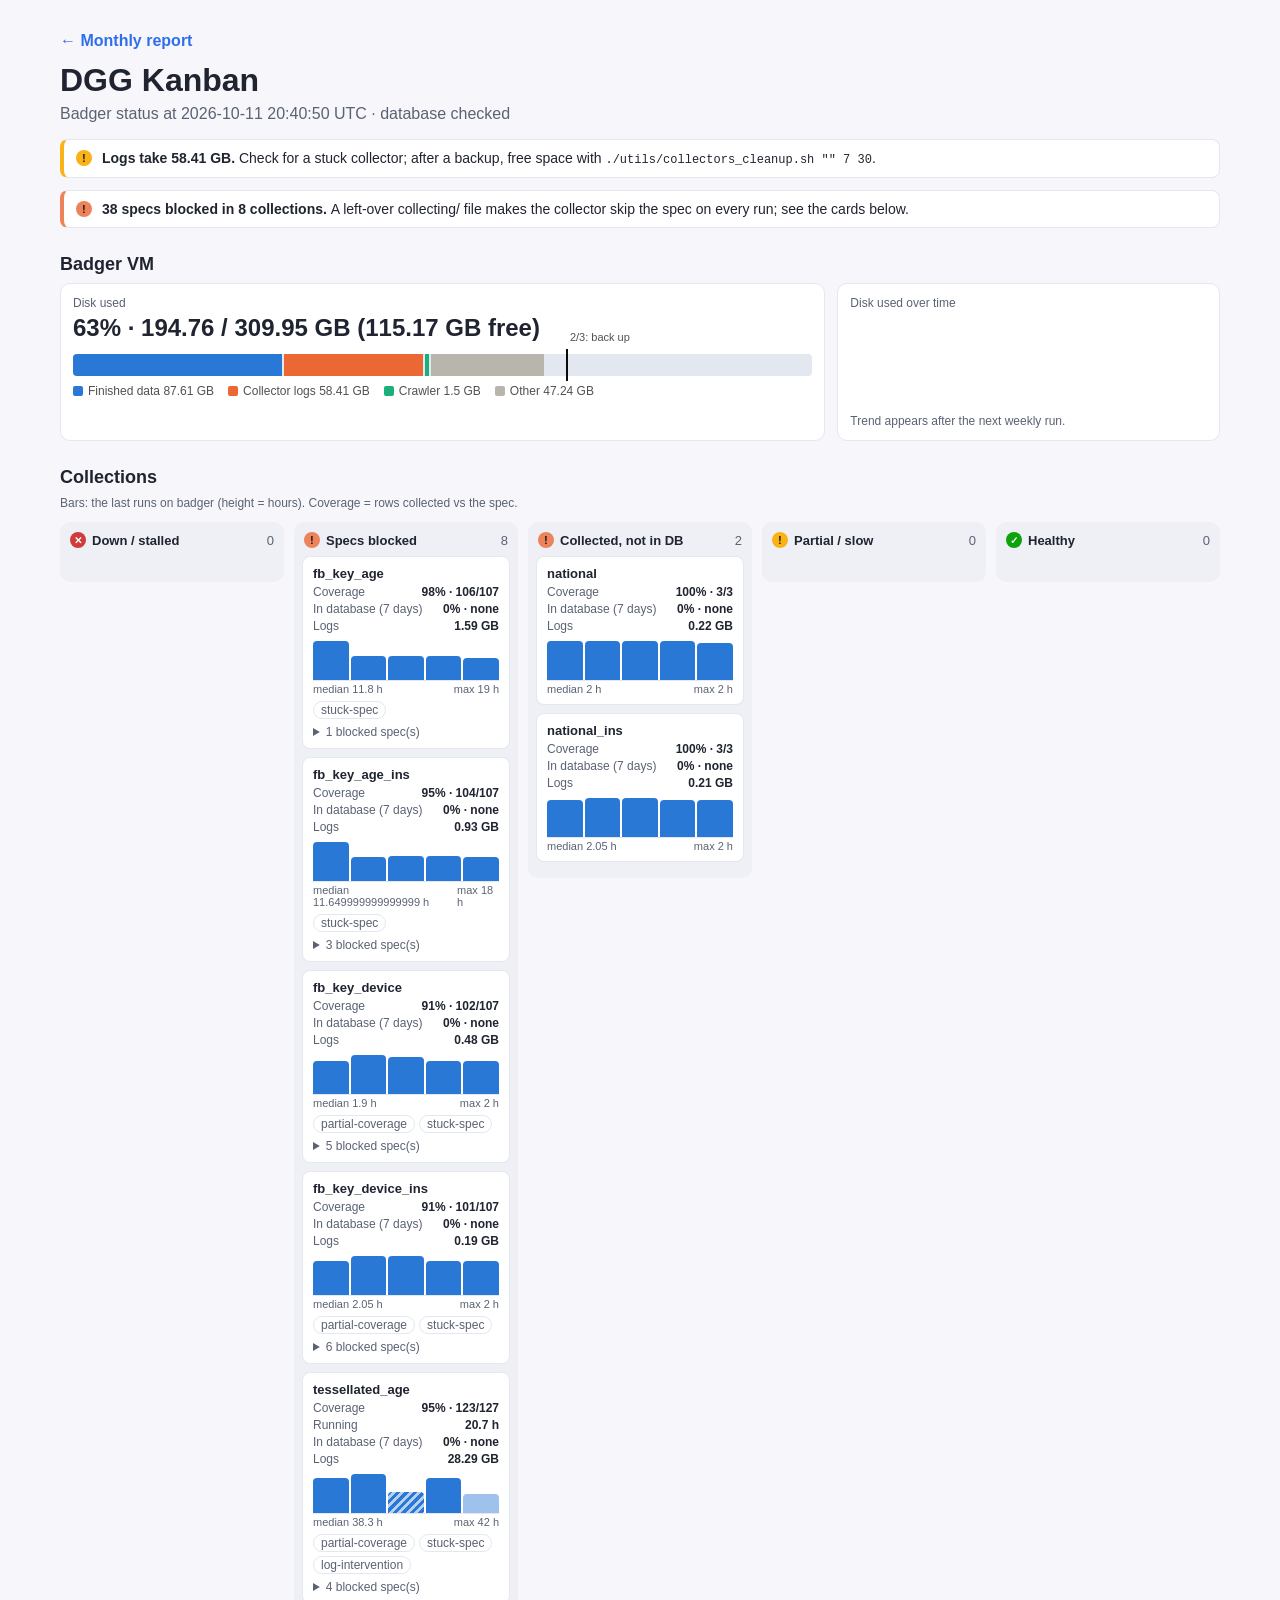
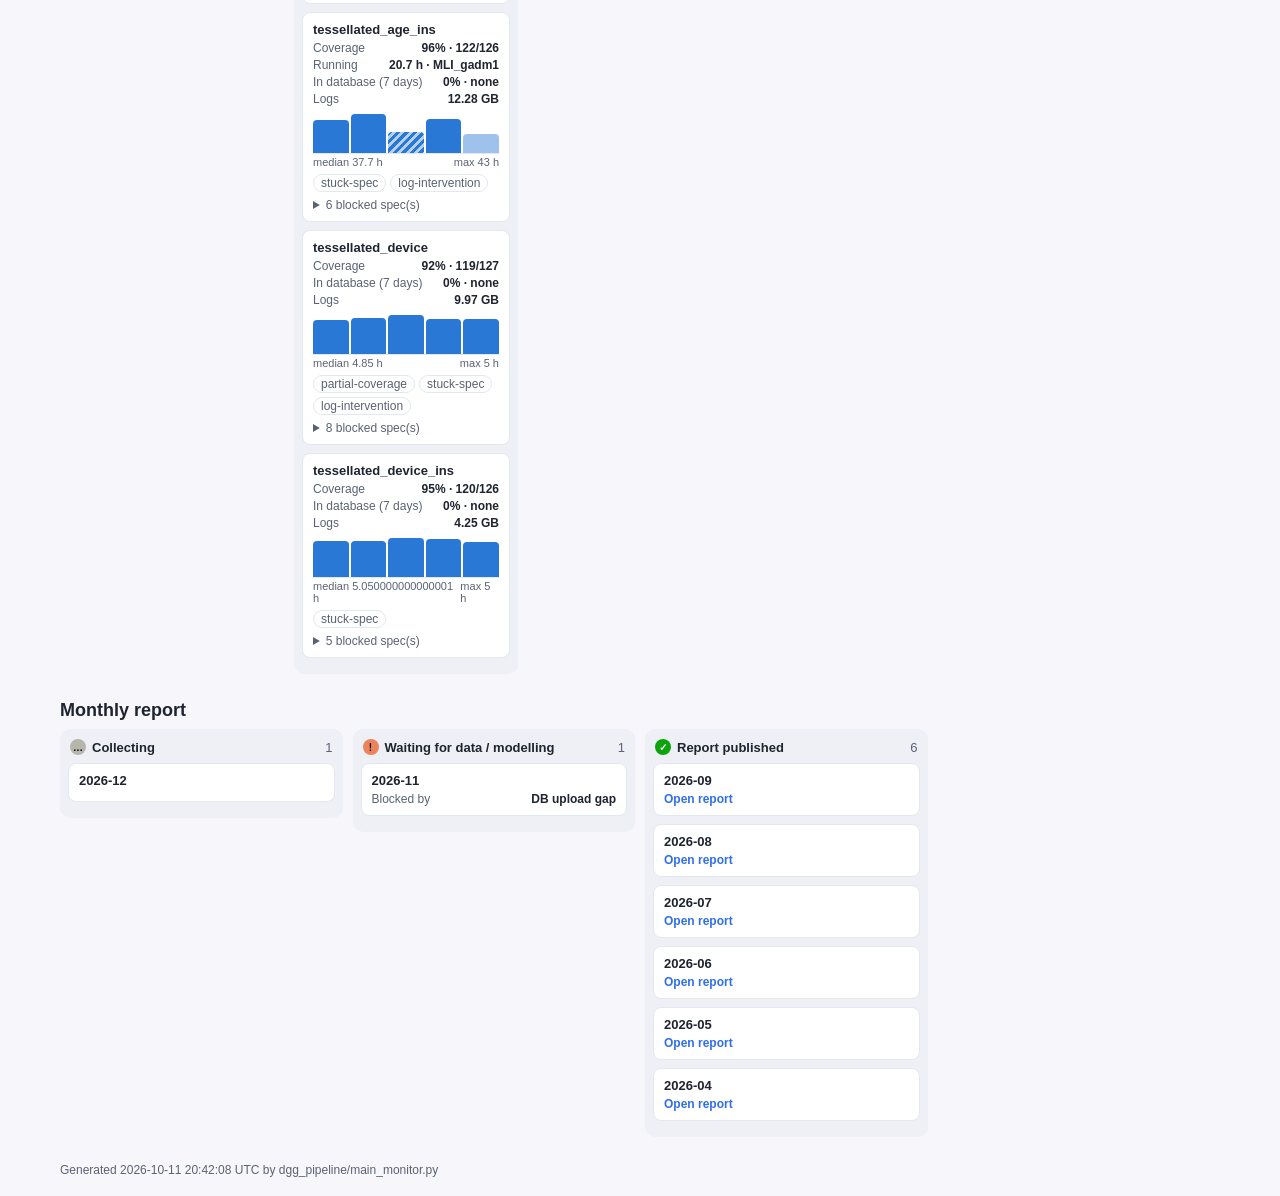
==== kanban.html @ f9541621 "add collection kanban" ====
<!doctype html>
<html lang="en">
<head>
  <meta charset="UTF-8" />
  <meta name="viewport" content="width=device-width, initial-scale=1.0" />
  <title>DGG Kanban</title>
  <link rel="stylesheet" href="assets/style.css" />
  <link rel="stylesheet" href="assets/kanban.css" />
</head>
<body class="kanban-page">
  <main class="container">
    <header class="header">
      <div class="page-actions"><a class="btn-link" href="index.html">← Monthly report</a></div>
      <h1>DGG Kanban</h1>
      <p class="muted" id="kb-meta">Collection monitor and monthly report status</p>
    </header>

    <div id="kb-banners"></div>

    <section class="kb-section">
      <h2>Badger VM</h2>
      <div class="kb-vm">
        <div class="card kb-disk">
          <div class="label">Disk used</div>
          <div class="value" id="kb-disk-value">–</div>
          <div class="kb-gauge" id="kb-gauge" role="img"></div>
          <div class="kb-legend" id="kb-legend"></div>
        </div>
        <div class="card kb-trend">
          <div class="label">Disk used over time</div>
          <svg id="kb-trend" class="kb-trend-svg" role="img" aria-label="Disk usage over time"></svg>
          <div class="muted kb-small" id="kb-trend-note"></div>
        </div>
      </div>
    </section>

    <section class="kb-section">
      <h2>Collections</h2>
      <p class="muted kb-small">Bars: the last runs on badger (height = hours). Coverage = rows collected vs the spec.</p>
      <div class="kb-board" id="kb-board"></div>
    </section>

    <section class="kb-section">
      <h2>Monthly report</h2>
      <div class="kb-board kb-board-months" id="kb-months"></div>
    </section>

    <footer class="footer" id="kb-footer"></footer>
  </main>
  <div class="kb-tooltip" id="kb-tooltip" hidden></div>
  <script src="assets/kanban.js"></script>
</body>
</html>
---- assets/style.css ----
:root {
  --bg: #f7f7fb;
  --fg: #1f2430;
  --muted: #5a6273;
  --card: #ffffff;
  --line: #e3e7ef;
  --accent: #2f6feb;
}

* {
  box-sizing: border-box;
}

body {
  margin: 0;
  font-family: -apple-system, BlinkMacSystemFont, "Segoe UI", Roboto, sans-serif;
  background: var(--bg);
  color: var(--fg);
}

.container {
  max-width: 1200px;
  margin: 0 auto;
  padding: 20px;
}

.header h1 {
  margin: 0;
}

.muted {
  color: var(--muted);
  margin-top: 6px;
}

.cards {
  display: grid;
  grid-template-columns: repeat(auto-fit, minmax(220px, 1fr));
  gap: 12px;
  margin: 18px 0;
}

.card {
  background: var(--card);
  border: 1px solid var(--line);
  border-radius: 10px;
  padding: 12px;
}

.card .label {
  font-size: 12px;
  color: var(--muted);
}

.card .value {
  font-size: 24px;
  font-weight: 700;
  margin-top: 4px;
}

.card h3 {
  margin-top: 0;
  margin-bottom: 10px;
  font-size: 15px;
}

.controls {
  display: grid;
  grid-template-columns: repeat(auto-fit, minmax(220px, 1fr));
  gap: 12px;
  margin: 16px 0;
}

label {
  display: grid;
  gap: 6px;
  font-size: 14px;
}

input,
select {
  border: 1px solid var(--line);
  border-radius: 8px;
  padding: 8px 10px;
  background: #fff;
}

.table-wrap {
  overflow-x: auto;
  background: var(--card);
  border: 1px solid var(--line);
  border-radius: 10px;
}

table {
  border-collapse: collapse;
  width: 100%;
  font-size: 14px;
}

th,
td {
  text-align: left;
  border-bottom: 1px solid var(--line);
  padding: 10px;
  white-space: nowrap;
}

th {
  background: #fafbfe;
}

tbody tr:hover {
  background: #f8fbff;
}

.gadm-link {
  color: var(--accent);
  text-decoration: none;
  font-weight: 600;
}

.gadm-link:hover {
  text-decoration: underline;
}

.detail-btn {
  display: inline-block;
  padding: 3px 10px;
  background: var(--accent);
  color: #fff;
  border-radius: 6px;
  font-size: 12px;
  font-weight: 600;
  text-decoration: none;
  white-space: nowrap;
}

.detail-btn:hover {
  opacity: 0.85;
}

.missed-units {
  margin: 10px 0 6px;
  border: 1px solid var(--line);
  border-radius: 10px;
  padding: 10px 14px;
  background: var(--card);
  font-size: 14px;
}

.missed-units > summary {
  cursor: pointer;
  font-weight: 600;
  list-style: none;
}

.missed-units > summary::before {
  content: '\25B6\00A0';
  font-size: 10px;
}

.missed-units[open] > summary::before {
  content: '\25BC\00A0';
}

.missed-tags {
  display: flex;
  flex-wrap: wrap;
  gap: 6px;
  margin-top: 8px;
}

.missed-tag {
  background: #fff3cd;
  border: 1px solid #f0c040;
  border-radius: 6px;
  padding: 2px 8px;
  font-size: 12px;
  font-family: monospace;
}

.chart-grid {
  display: flex;
  gap: 12px;
  overflow-x: auto;
  padding-bottom: 4px;
}

.chart-grid .card {
  flex: 0 0 330px;
  min-height: 220px;
}

.chart-grid canvas {
  width: 100% !important;
  height: 150px !important;
}

.page-actions {
  margin: 12px 0;
}

.btn-link {
  color: var(--accent);
  text-decoration: none;
  font-weight: 600;
}

.btn-link:hover {
  text-decoration: underline;
}

.footer {
  margin-top: 14px;
  font-size: 12px;
  color: var(--muted);
}

.pos {
  color: #0f7a2d;
  font-weight: 600;
}
---- assets/kanban.css ----
/* DGG kanban: collection monitor + monthly report board */
.kanban-page {
  --kb-surface: #fcfcfb;
  --kb-ink: #0b0b0b;
  --kb-ink-2: #52514e;
  --kb-line: #e3e7ef;
  --kb-series-1: #2a78d6;   /* finished data / run bars */
  --kb-series-2: #eb6834;   /* collector logs */
  --kb-series-3: #1baf7a;   /* crawler */
  --kb-series-4: #eda100;   /* docker */
  --kb-other: #b7b5ac;      /* other */
  --kb-good: #0ca30c;
  --kb-warning: #fab219;
  --kb-serious: #ec835a;
  --kb-critical: #d03b3b;
  background: var(--bg);
}

@media (prefers-color-scheme: dark) {
  :root:where(:not([data-theme="light"])) .kanban-page {
    --bg: #121211;
    --fg: #ffffff;
    --muted: #c3c2b7;
    --card: #1a1a19;
    --line: #34332f;
    --kb-surface: #1a1a19;
    --kb-ink: #ffffff;
    --kb-ink-2: #c3c2b7;
    --kb-line: #34332f;
    --kb-series-1: #3987e5;
    --kb-series-2: #d95926;
    --kb-series-3: #199e70;
    --kb-series-4: #c98500;
    --kb-other: #6b6a63;
  }
}
:root[data-theme="dark"] .kanban-page {
  --bg: #121211;
  --fg: #ffffff;
  --muted: #c3c2b7;
  --card: #1a1a19;
  --line: #34332f;
  --kb-surface: #1a1a19;
  --kb-ink: #ffffff;
  --kb-ink-2: #c3c2b7;
  --kb-line: #34332f;
  --kb-series-1: #3987e5;
  --kb-series-2: #d95926;
  --kb-series-3: #199e70;
  --kb-series-4: #c98500;
  --kb-other: #6b6a63;
}

.kb-section { margin: 26px 0; }
.kb-section h2 { font-size: 18px; margin: 0 0 8px; }
.kb-small { font-size: 12px; }

/* banners */
.kb-banner {
  display: flex; gap: 10px; align-items: flex-start;
  border: 1px solid var(--line); border-left-width: 4px; border-radius: 8px;
  background: var(--card); padding: 10px 12px; margin: 12px 0 0; font-size: 14px;
}
.kb-banner code { font-size: 12px; overflow-wrap: anywhere; }
.kb-banner > div { min-width: 0; }
.kb-banner.critical { border-left-color: var(--kb-critical); }
.kb-banner.serious { border-left-color: var(--kb-serious); }
.kb-banner.warning { border-left-color: var(--kb-warning); }

/* VM panel */
.kb-vm { display: grid; grid-template-columns: 2fr 1fr; gap: 12px; }
@media (max-width: 760px) { .kb-vm { grid-template-columns: 1fr; } }
.kb-gauge {
  position: relative; display: flex; gap: 2px; height: 22px; margin: 12px 0 8px;
  background: var(--line); border-radius: 4px; overflow: visible;
}
.kb-gauge .seg { height: 100%; }
.kb-gauge .seg:first-child { border-radius: 4px 0 0 4px; }
.kb-gauge .mark {
  position: absolute; top: -5px; bottom: -5px; width: 2px; background: var(--kb-ink);
}
.kb-gauge .mark span {
  position: absolute; top: -18px; left: 4px; font-size: 11px; color: var(--kb-ink-2); white-space: nowrap;
}
.kb-legend { display: flex; flex-wrap: wrap; gap: 6px 14px; font-size: 12px; color: var(--kb-ink-2); }
.kb-legend i { display: inline-block; width: 10px; height: 10px; border-radius: 2px; margin-right: 5px; vertical-align: -1px; }
.kb-trend-svg { width: 100%; height: 90px; display: block; margin-top: 8px; }
.kb-trend-svg text { fill: var(--kb-ink-2); font-size: 10px; }

/* boards */
.kb-board { display: grid; grid-template-columns: repeat(5, minmax(0, 1fr)); gap: 10px; align-items: start; }
.kb-board-months { grid-template-columns: repeat(4, minmax(0, 1fr)); }
@media (max-width: 1000px) { .kb-board, .kb-board-months { grid-template-columns: repeat(2, minmax(0, 1fr)); } }
@media (max-width: 560px) { .kb-board, .kb-board-months { grid-template-columns: 1fr; } }
.kb-col { background: color-mix(in srgb, var(--line) 45%, transparent); border-radius: 10px; padding: 8px; min-height: 60px; }
.kb-col-head { display: flex; align-items: center; gap: 6px; font-size: 13px; font-weight: 600; margin: 2px 2px 8px; }
.kb-col-head .count { margin-left: auto; color: var(--muted); font-weight: 400; }
.kb-status-icon {
  display: inline-grid; place-items: center; width: 16px; height: 16px; border-radius: 50%;
  font-size: 10px; font-weight: 700; color: #fff; flex: none;
}
.kb-status-icon.good { background: var(--kb-good); }
.kb-status-icon.warning { background: var(--kb-warning); color: #0b0b0b; }
.kb-status-icon.serious { background: var(--kb-serious); color: #0b0b0b; }
.kb-status-icon.critical { background: var(--kb-critical); }
.kb-status-icon.neutral { background: var(--kb-other); color: #0b0b0b; }

.kb-card {
  background: var(--card); border: 1px solid var(--line); border-radius: 8px;
  padding: 9px 10px; margin-bottom: 8px; font-size: 12px;
}
.kb-card h3 { font-size: 13px; margin: 0 0 4px; word-break: break-word; }
.kb-card .row { display: flex; justify-content: space-between; gap: 8px; color: var(--muted); margin-top: 3px; }
.kb-card .row b { color: var(--fg); font-weight: 600; white-space: nowrap; text-align: right; }
.kb-card .tags { display: flex; flex-wrap: wrap; gap: 4px; margin-top: 6px; }
.kb-card .tag { border: 1px solid var(--line); border-radius: 999px; padding: 1px 7px; color: var(--muted); }
.kb-card details { margin-top: 6px; color: var(--muted); }
.kb-card details summary { cursor: pointer; }
.kb-card ul { margin: 4px 0 0; padding-left: 16px; }

/* run bars */
.kb-runs { display: flex; align-items: flex-end; gap: 2px; height: 40px; margin-top: 8px; border-bottom: 1px solid var(--kb-line); }
.kb-runs .bar {
  flex: 1; background: var(--kb-series-1); border-radius: 4px 4px 0 0; min-height: 2px; position: relative;
}
.kb-runs .bar.running { background: color-mix(in srgb, var(--kb-series-1) 45%, transparent); }
.kb-runs .bar.interrupted {
  background: repeating-linear-gradient(135deg, var(--kb-series-1) 0 3px, color-mix(in srgb, var(--kb-series-1) 35%, transparent) 3px 6px);
}
.kb-runs .hit { position: absolute; inset: -6px -1px 0; }
.kb-runs-note { display: flex; justify-content: space-between; color: var(--muted); font-size: 11px; margin-top: 2px; }

.kb-tooltip {
  position: fixed; z-index: 10; pointer-events: none; max-width: 280px;
  background: var(--card); color: var(--fg); border: 1px solid var(--line); border-radius: 6px;
  box-shadow: 0 4px 14px rgba(0, 0, 0, .15); padding: 6px 8px; font-size: 12px; line-height: 1.4;
}
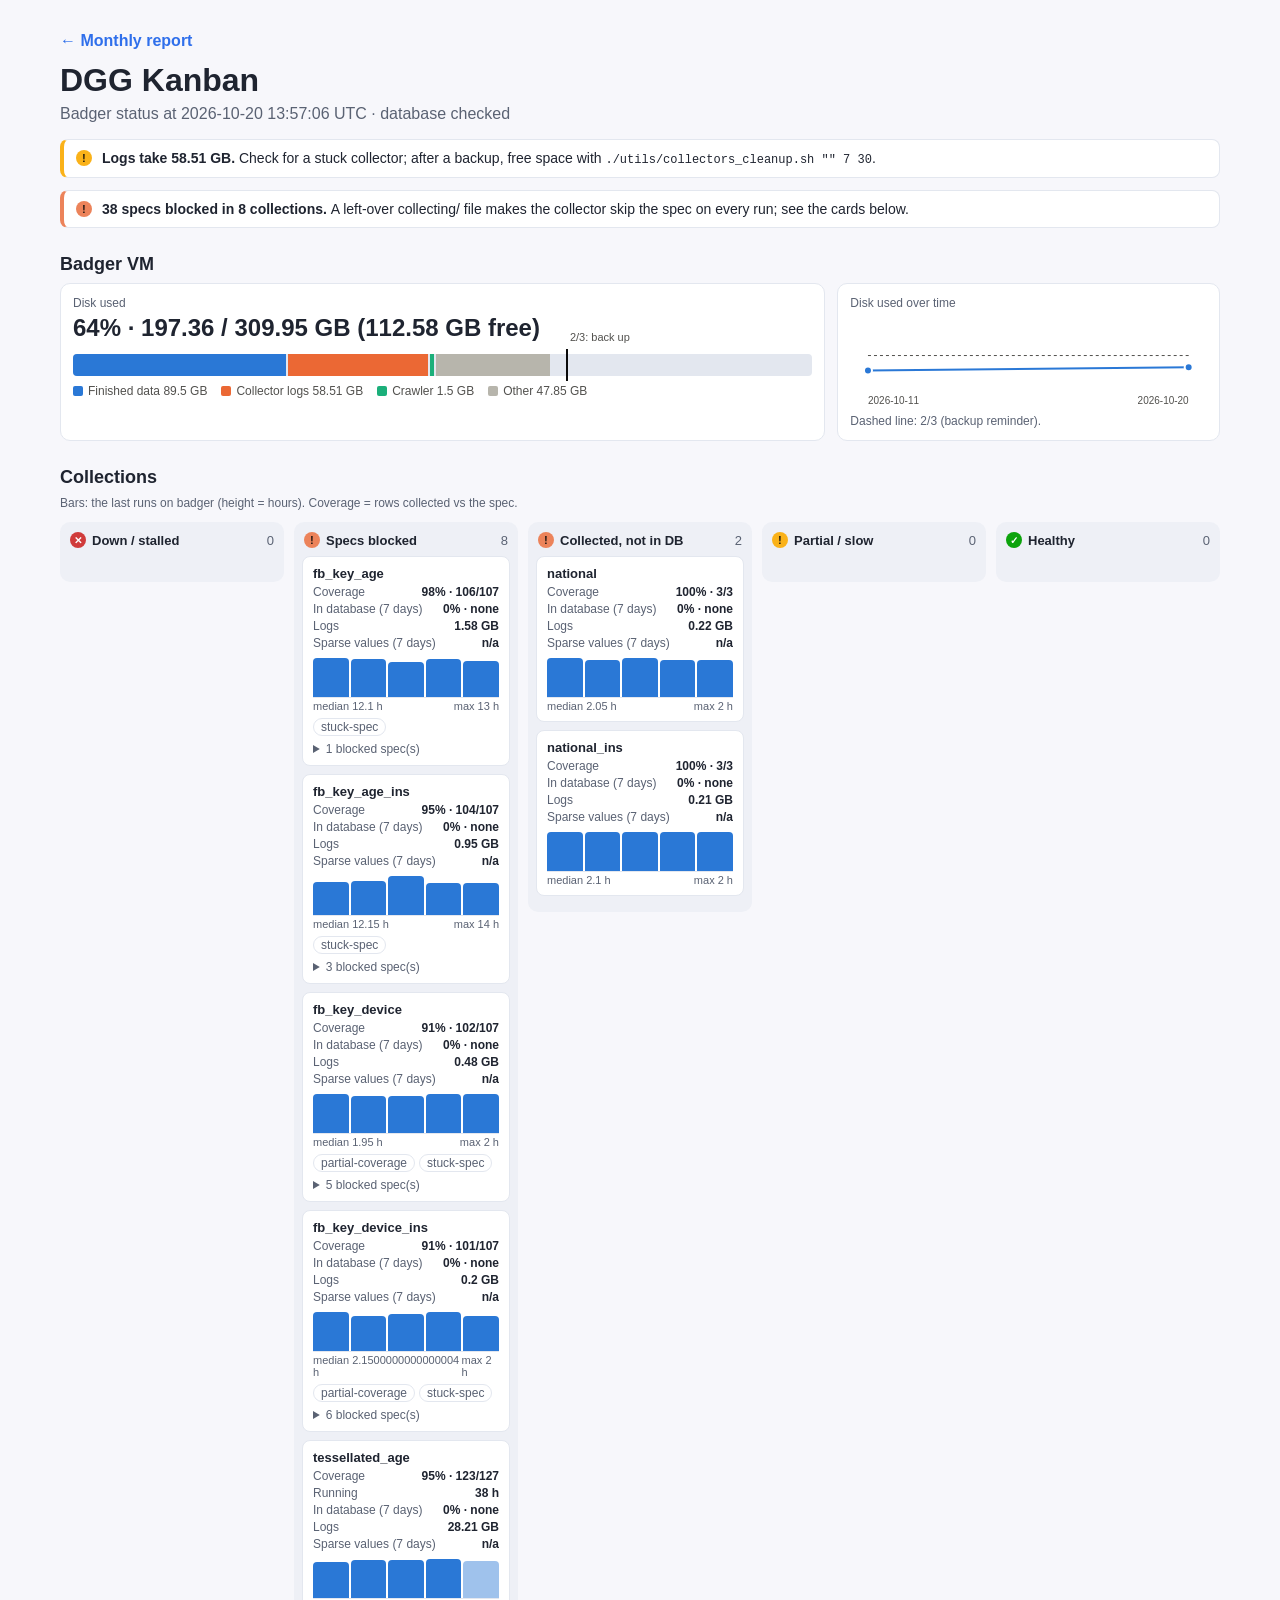
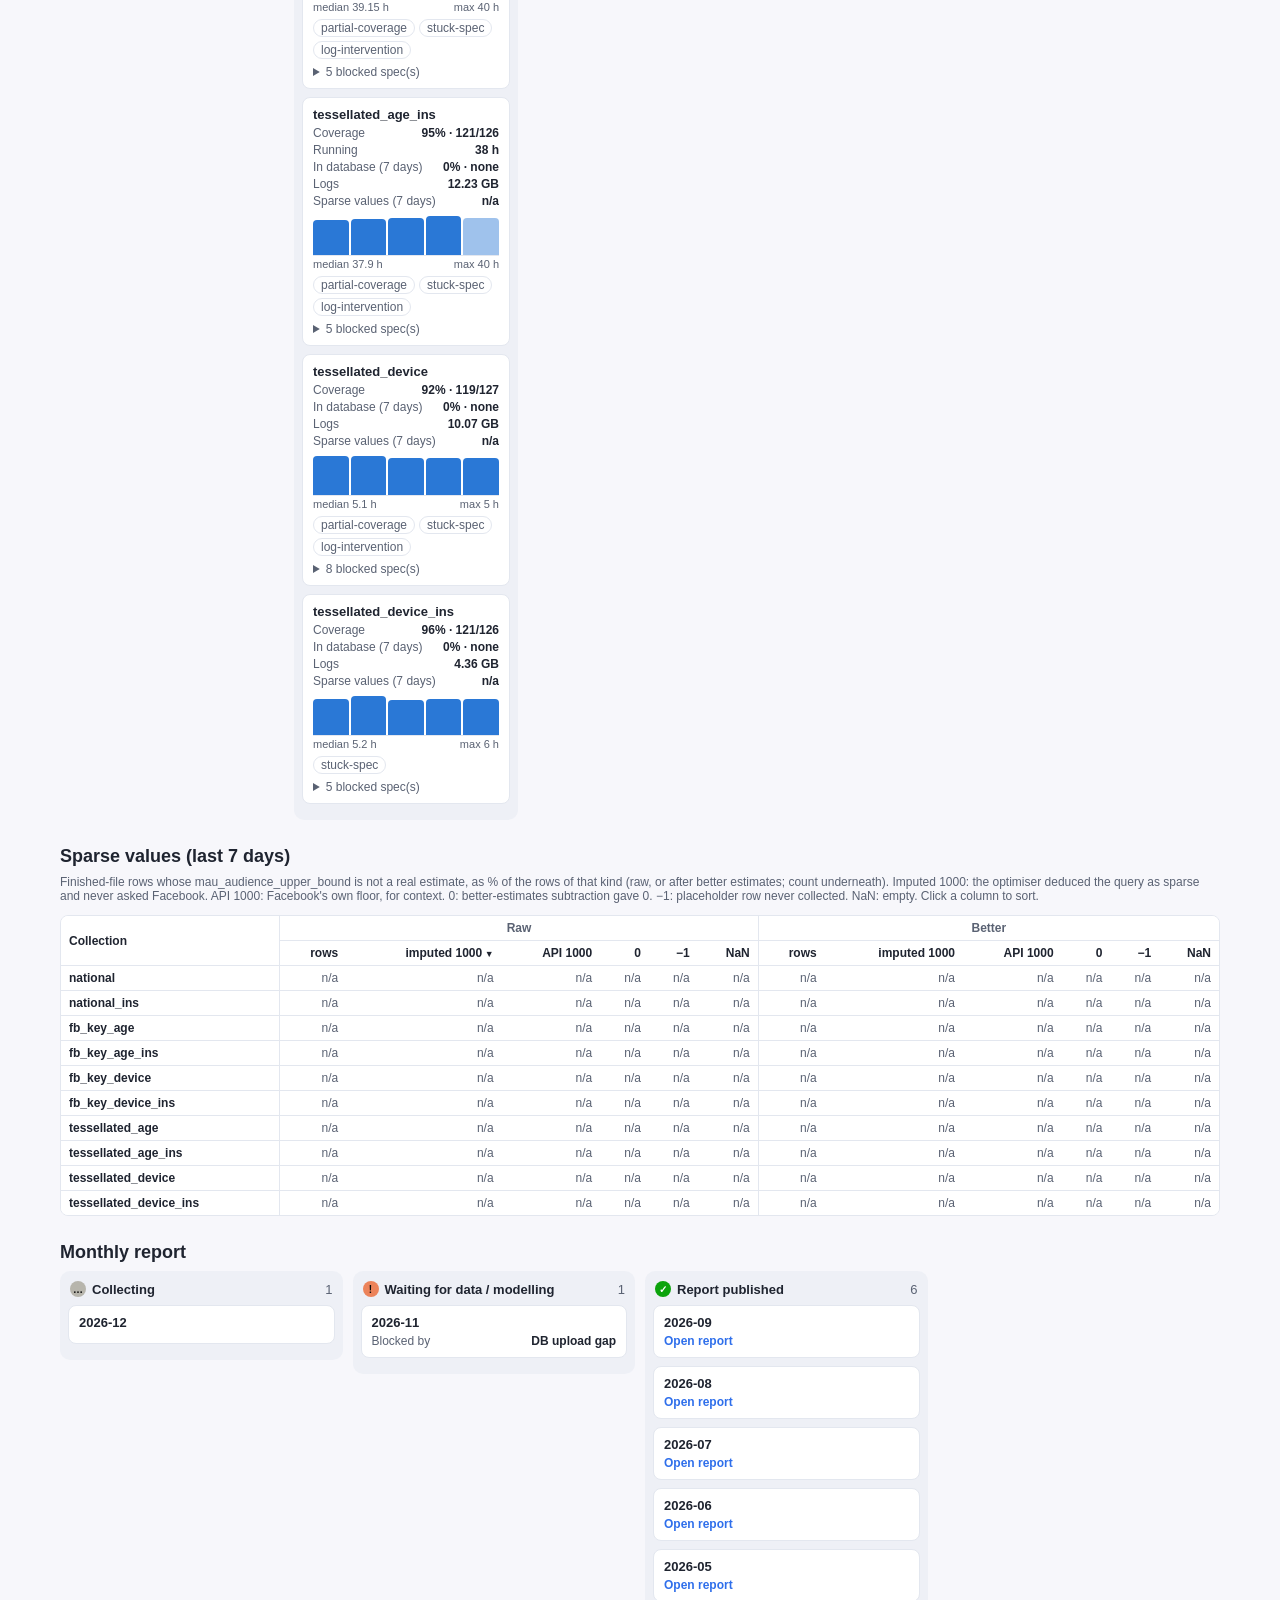
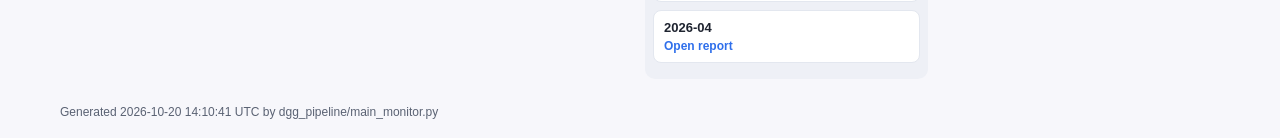
==== commit 37bd225f: "update the kanban to allow args for collection quality" ====
--- a/kanban.html
+++ b/kanban.html
@@ -41,6 +41,15 @@
     </section>
 
     <section class="kb-section">
+      <h2>Sparse values (last 7 days)</h2>
+      <p class="muted kb-small">Finished-file rows whose mau_audience_upper_bound is not a real estimate, as % of the rows of that
+        kind (raw, or after better estimates; count underneath). Imputed 1000: the optimiser deduced the query as sparse and
+        never asked Facebook. API 1000: Facebook's own floor, for context. 0: better-estimates subtraction gave 0.
+        −1: placeholder row never collected. NaN: empty. Click a column to sort.</p>
+      <div class="kb-table-wrap" id="kb-sparse-table"></div>
+    </section>
+
+    <section class="kb-section">
       <h2>Monthly report</h2>
       <div class="kb-board kb-board-months" id="kb-months"></div>
     </section>
--- a/assets/kanban.css
+++ b/assets/kanban.css
@@ -130,6 +130,42 @@
 .kb-runs .hit { position: absolute; inset: -6px -1px 0; }
 .kb-runs-note { display: flex; justify-content: space-between; color: var(--muted); font-size: 11px; margin-top: 2px; }
 
+/* sparse values: card block + table */
+.kb-sparse { margin-top: 6px; padding-top: 5px; border-top: 1px solid var(--kb-line); }
+.kb-sparse-head { color: var(--muted); font-size: 11px; margin-bottom: 2px; }
+.kb-sparse-grid { width: 100%; border-collapse: collapse; font-size: 11px; font-variant-numeric: tabular-nums; }
+.kb-sparse-grid th, .kb-sparse-grid td {
+  padding: 1px 0 1px 6px; text-align: right; vertical-align: top; background: none; border: 0; white-space: nowrap;
+}
+.kb-sparse-grid th:first-child { padding-left: 0; text-align: left; color: var(--muted); font-weight: 400; white-space: nowrap; }
+.kb-sparse-grid tr:first-child th { color: var(--muted); font-weight: 400; text-transform: capitalize; }
+.kb-sparse-grid td { color: var(--fg); font-weight: 600; }
+.kb-sparse-grid td .count { display: block; color: var(--muted); font-weight: 400; font-size: 10.5px; }
+.kb-sparse-grid tr.api td { color: var(--muted); font-weight: 400; }
+
+.kb-table-wrap { overflow-x: auto; border: 1px solid var(--line); border-radius: 8px; background: var(--card); }
+.kb-table { border-collapse: collapse; width: 100%; font-size: 12px; font-variant-numeric: tabular-nums; }
+.kb-table th, .kb-table td {
+  padding: 5px 8px; border-bottom: 1px solid var(--line); white-space: nowrap; background: var(--card); color: var(--fg);
+}
+.kb-table thead th { color: var(--muted); }
+.kb-table tbody tr:hover > * { background: color-mix(in srgb, var(--line) 45%, var(--card)); }
+.kb-table tbody tr:last-child > * { border-bottom: none; }
+.kb-table .num { text-align: right; }
+.kb-table .name { text-align: left; position: sticky; left: 0; background: var(--card); }
+.kb-table tbody th { font-weight: 600; }
+.kb-table th.group { text-align: center; text-transform: capitalize; border-left: 1px solid var(--line); }
+.kb-table thead tr:last-child th:nth-child(6n + 1) { border-left: 1px solid var(--line); }
+.kb-table tbody td:nth-child(6n + 2) { border-left: 1px solid var(--line); }
+.kb-table td.muted { color: var(--muted); }
+.kb-table td .count { display: block; color: var(--muted); font-size: 11px; }
+.kb-sort {
+  font: inherit; font-weight: 600; color: var(--fg); background: none; border: 0; padding: 0; cursor: pointer;
+}
+.kb-sort:focus-visible { outline: 2px solid var(--kb-series-1); outline-offset: 2px; border-radius: 2px; }
+.kb-table th[aria-sort="ascending"] .kb-sort::after { content: " ▲"; font-size: 9px; }
+.kb-table th[aria-sort="descending"] .kb-sort::after { content: " ▼"; font-size: 9px; }
+
 .kb-tooltip {
   position: fixed; z-index: 10; pointer-events: none; max-width: 280px;
   background: var(--card); color: var(--fg); border: 1px solid var(--line); border-radius: 6px;
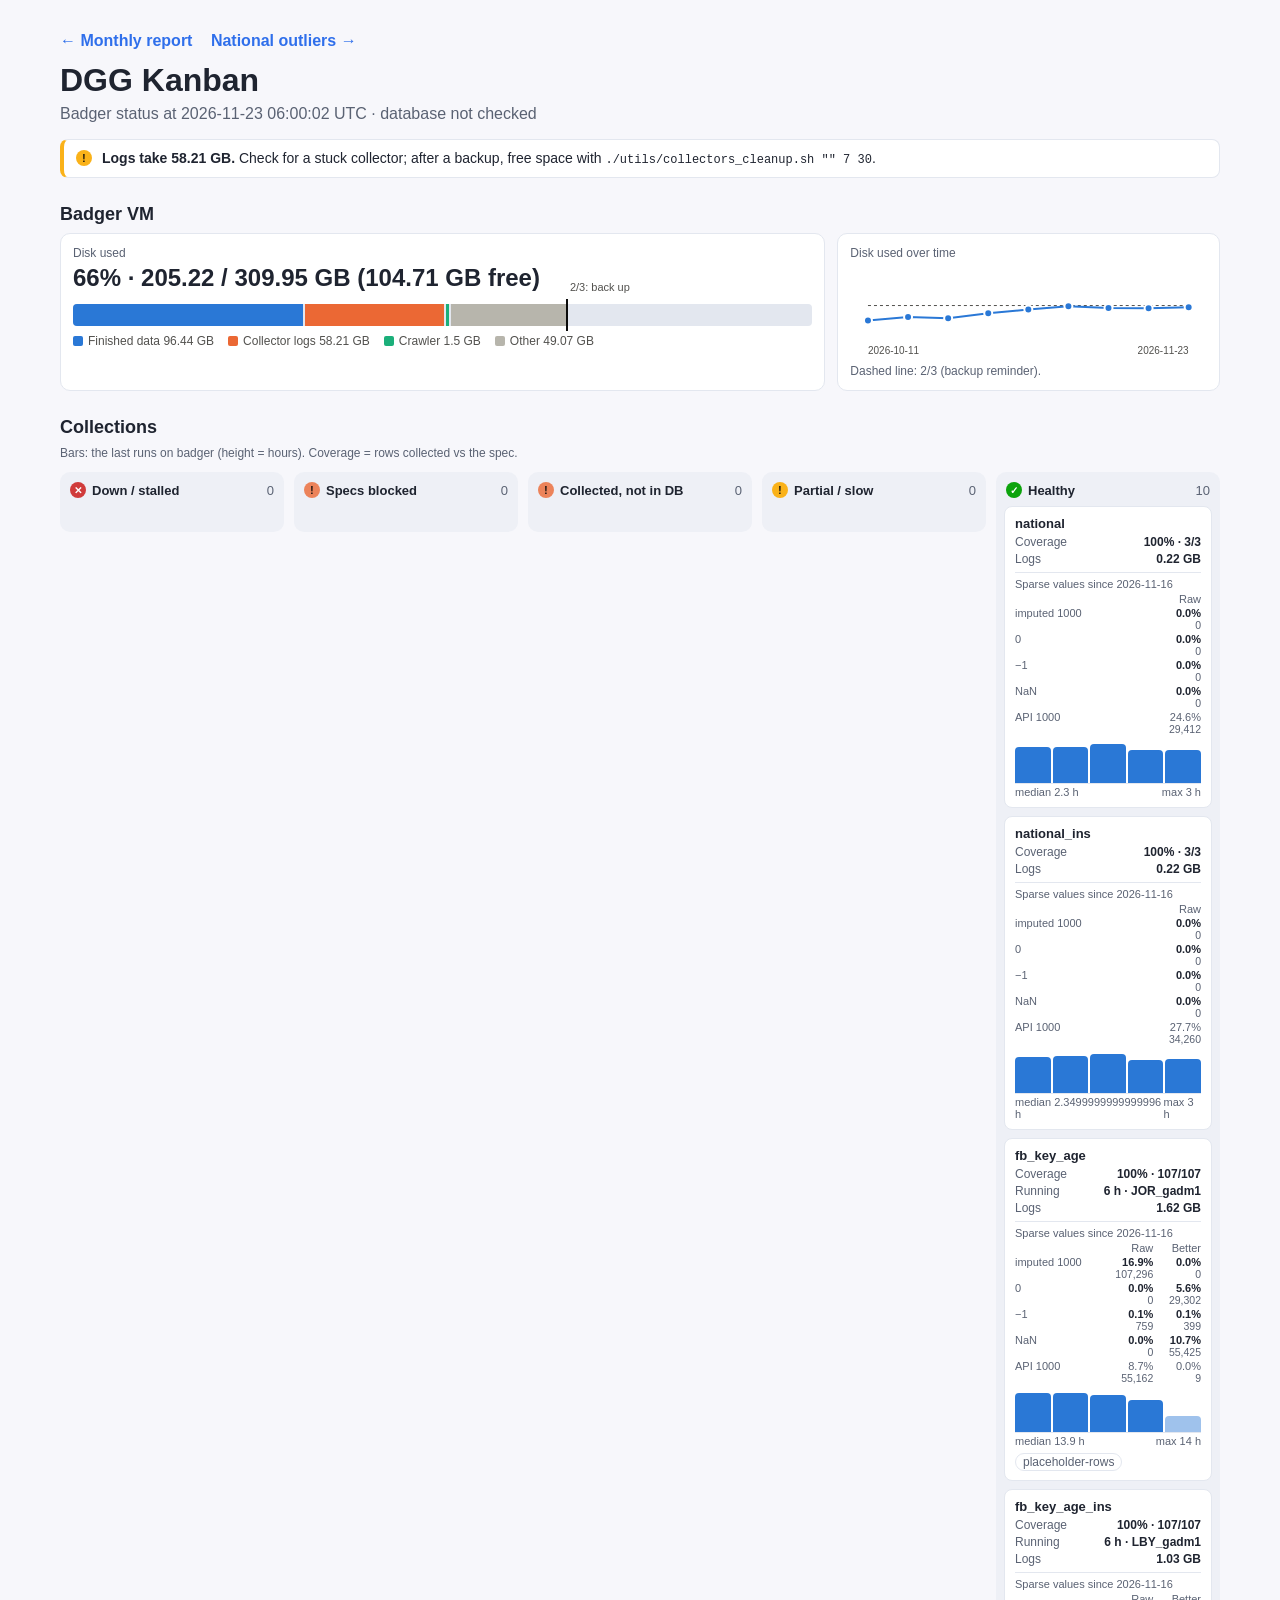
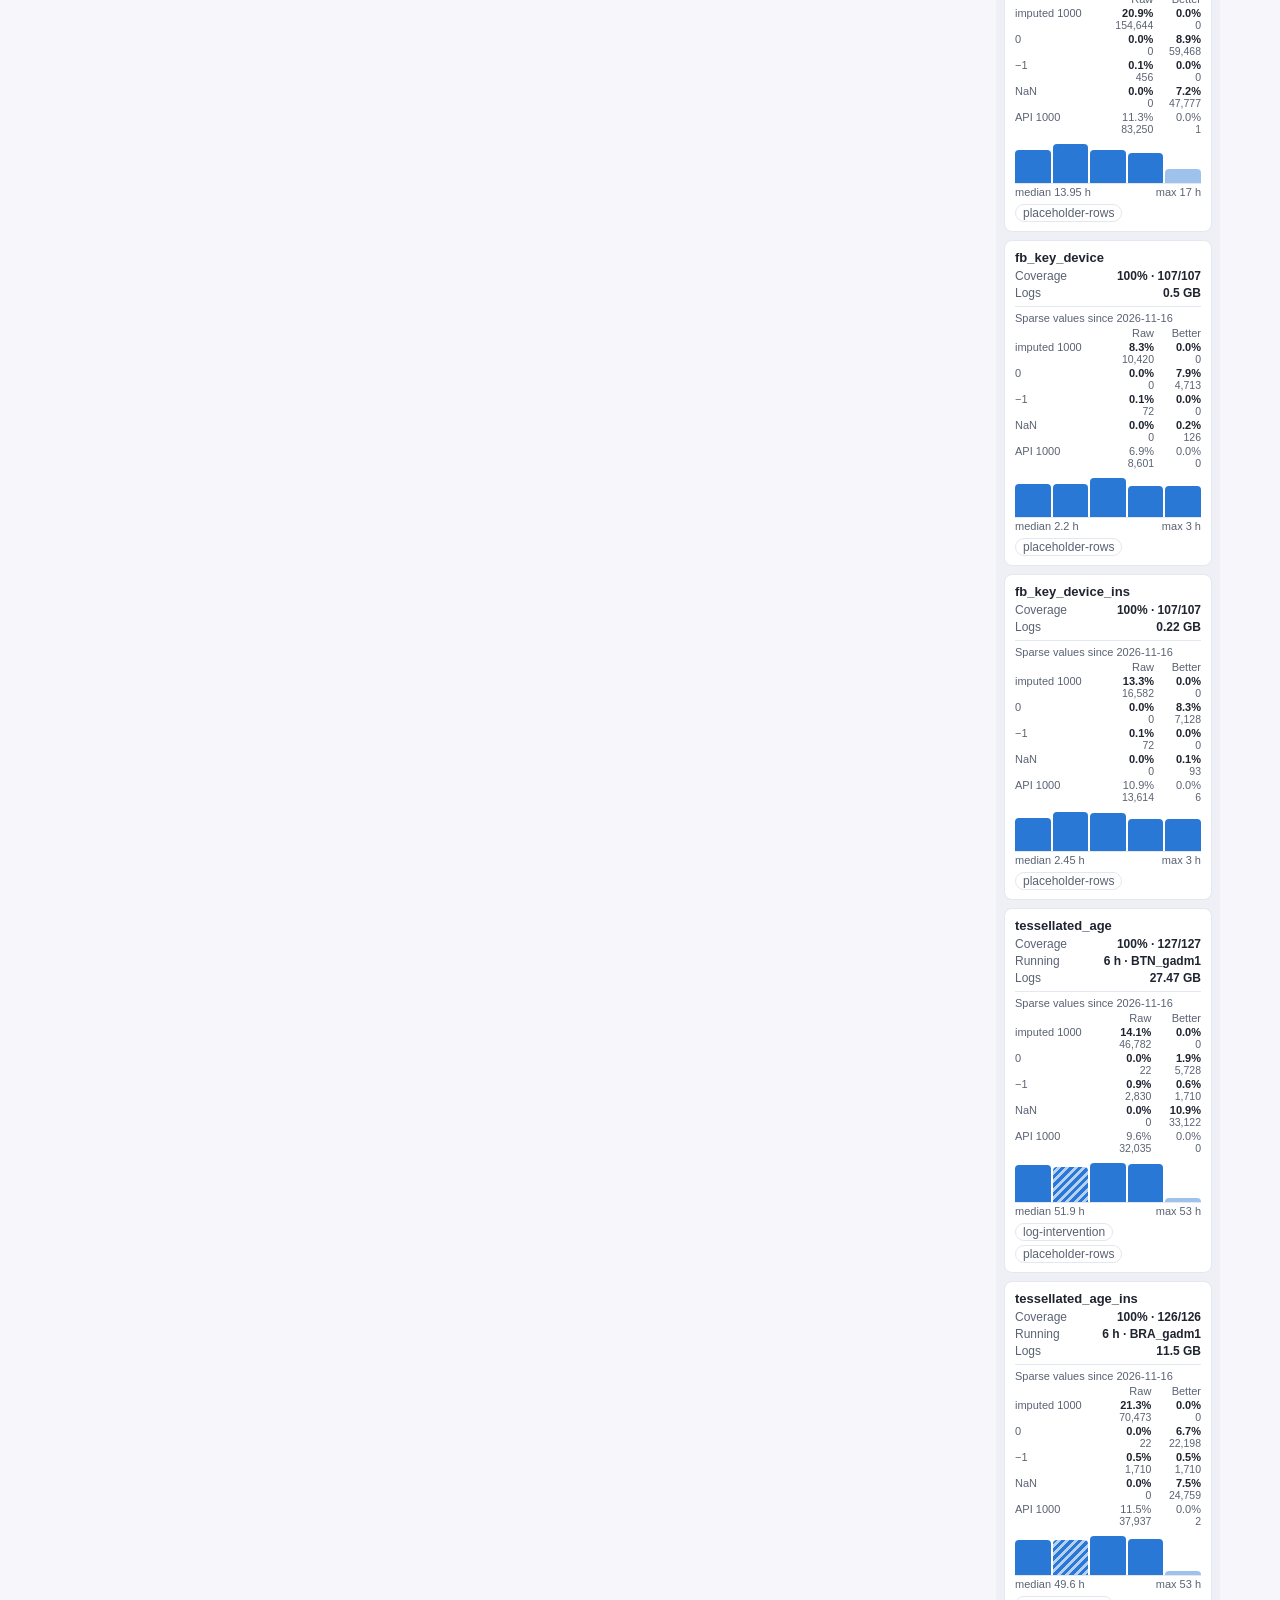
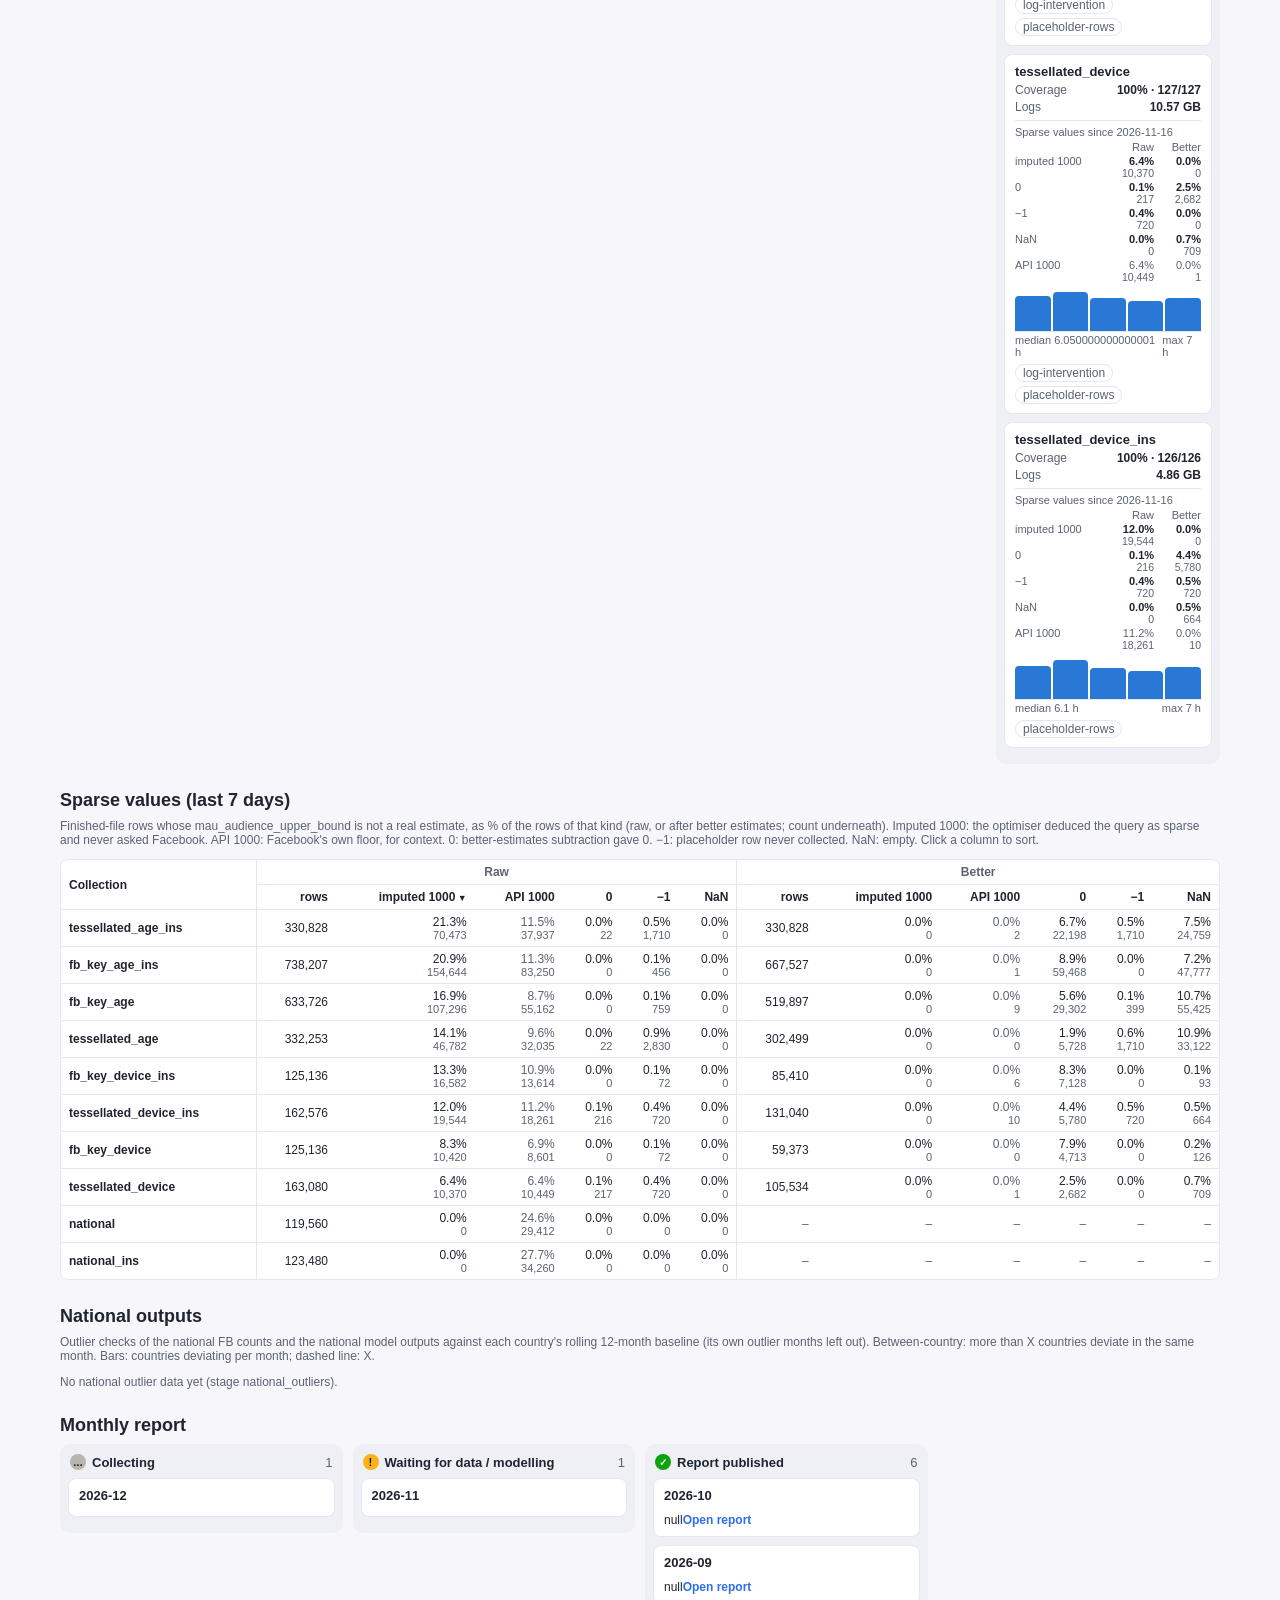
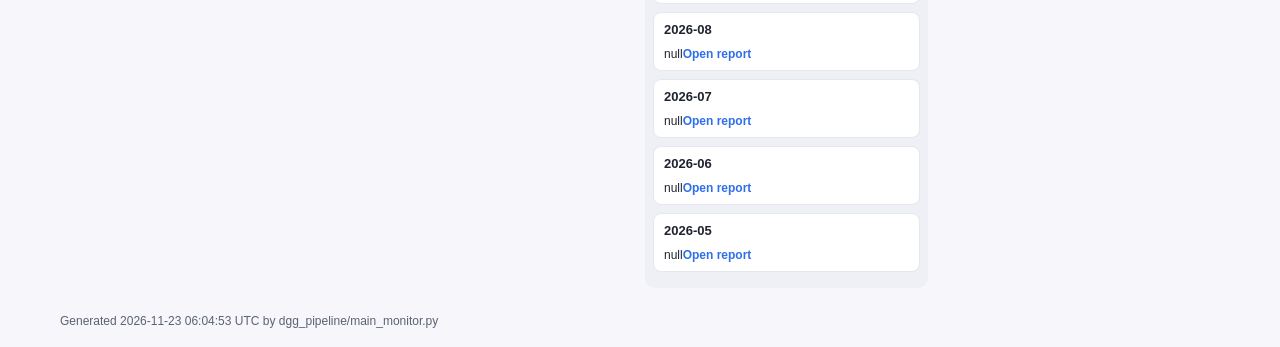
==== commit df6f2ee5: "add national inspection" ====
--- a/kanban.html
+++ b/kanban.html
@@ -10,7 +10,7 @@
 <body class="kanban-page">
   <main class="container">
     <header class="header">
-      <div class="page-actions"><a class="btn-link" href="index.html">← Monthly report</a></div>
+      <div class="page-actions"><a class="btn-link" href="index.html">← Monthly report</a> <a class="btn-link" href="national.html">National outliers →</a></div>
       <h1>DGG Kanban</h1>
       <p class="muted" id="kb-meta">Collection monitor and monthly report status</p>
     </header>
@@ -50,6 +50,14 @@
     </section>
 
     <section class="kb-section">
+      <h2>National outputs</h2>
+      <p class="muted kb-small" id="kb-national-note">Outlier checks of the national FB counts and the national model
+        outputs against each country's rolling 12-month baseline (its own outlier months left out). Between-country:
+        more than X countries deviate in the same month. Bars: countries deviating per month; dashed line: X.</p>
+      <div class="kb-board kb-board-national" id="kb-national"></div>
+    </section>
+
+    <section class="kb-section">
       <h2>Monthly report</h2>
       <div class="kb-board kb-board-months" id="kb-months"></div>
     </section>
--- a/assets/kanban.css
+++ b/assets/kanban.css
@@ -90,8 +90,9 @@
 /* boards */
 .kb-board { display: grid; grid-template-columns: repeat(5, minmax(0, 1fr)); gap: 10px; align-items: start; }
 .kb-board-months { grid-template-columns: repeat(4, minmax(0, 1fr)); }
-@media (max-width: 1000px) { .kb-board, .kb-board-months { grid-template-columns: repeat(2, minmax(0, 1fr)); } }
-@media (max-width: 560px) { .kb-board, .kb-board-months { grid-template-columns: 1fr; } }
+.kb-board-national { grid-template-columns: repeat(3, minmax(0, 1fr)); }
+@media (max-width: 1000px) { .kb-board, .kb-board-months, .kb-board-national { grid-template-columns: repeat(2, minmax(0, 1fr)); } }
+@media (max-width: 560px) { .kb-board, .kb-board-months, .kb-board-national { grid-template-columns: 1fr; } }
 .kb-col { background: color-mix(in srgb, var(--line) 45%, transparent); border-radius: 10px; padding: 8px; min-height: 60px; }
 .kb-col-head { display: flex; align-items: center; gap: 6px; font-size: 13px; font-weight: 600; margin: 2px 2px 8px; }
 .kb-col-head .count { margin-left: auto; color: var(--muted); font-weight: 400; }
@@ -171,3 +172,38 @@
   background: var(--card); color: var(--fg); border: 1px solid var(--line); border-radius: 6px;
   box-shadow: 0 4px 14px rgba(0, 0, 0, .15); padding: 6px 8px; font-size: 12px; line-height: 1.4;
 }
+
+/* national outputs: countries deviating per month */
+.kb-ndev { display: flex; align-items: flex-end; gap: 1px; height: 46px; margin-top: 8px; position: relative;
+  border-bottom: 1px solid var(--kb-line); }
+.kb-ndev .bar { flex: 1; background: var(--kb-series-1); min-height: 1px; position: relative; border-radius: 2px 2px 0 0; }
+.kb-ndev .bar.between { background: var(--kb-critical); }
+.kb-ndev .bar.current { outline: 1px solid var(--kb-ink); }
+.kb-ndev .bar .hit { position: absolute; inset: -46px 0 0; }
+.kb-ndev .xline { position: absolute; left: 0; right: 0; border-top: 1px dashed var(--kb-ink-2); pointer-events: none; }
+.kb-card .gadm-link { display: inline-block; margin-top: 6px; }
+
+/* national page */
+.nat-flag { display: inline-block; min-width: 22px; text-align: center; border-radius: 999px; padding: 0 6px;
+  font-size: 11px; font-weight: 700; }
+.nat-flag.f0 { color: var(--muted); }
+.nat-flag.f1 { background: var(--kb-warning); color: #0b0b0b; }
+.nat-flag.f2 { background: var(--kb-other); color: #0b0b0b; }
+.nat-flag.f3 { background: var(--kb-critical); color: #fff; }
+.nat-controls { display: flex; flex-wrap: wrap; gap: 12px; align-items: end; margin: 14px 0; font-size: 13px; }
+.nat-controls label { display: flex; flex-direction: column; gap: 4px; color: var(--muted); }
+.nat-controls select, .nat-controls input { font: inherit; padding: 5px 8px; border: 1px solid var(--line);
+  border-radius: 6px; background: var(--card); color: var(--fg); }
+.nat-tabs { display: flex; gap: 6px; }
+.nat-tabs button { font: inherit; font-size: 13px; padding: 5px 12px; border-radius: 999px; border: 1px solid var(--line);
+  background: var(--card); color: var(--fg); cursor: pointer; }
+.nat-tabs button[aria-pressed="true"] { background: var(--kb-series-1); border-color: var(--kb-series-1); color: #fff; }
+.nat-table-wrap { max-height: 460px; overflow: auto; }
+.kb-table tbody tr.nat-row { cursor: pointer; }
+.kb-table tbody tr.nat-row.selected > * { background: color-mix(in srgb, var(--kb-series-1) 14%, var(--card)); }
+.nat-charts { display: grid; grid-template-columns: 1fr; gap: 12px; margin-top: 14px; }
+.nat-chart-box { position: relative; height: 300px; }
+.nat-dev-pos { color: var(--kb-series-1); }
+.nat-dev-neg { color: var(--kb-critical); }
+
+.page-actions .btn-link + .btn-link { margin-left: 14px; }
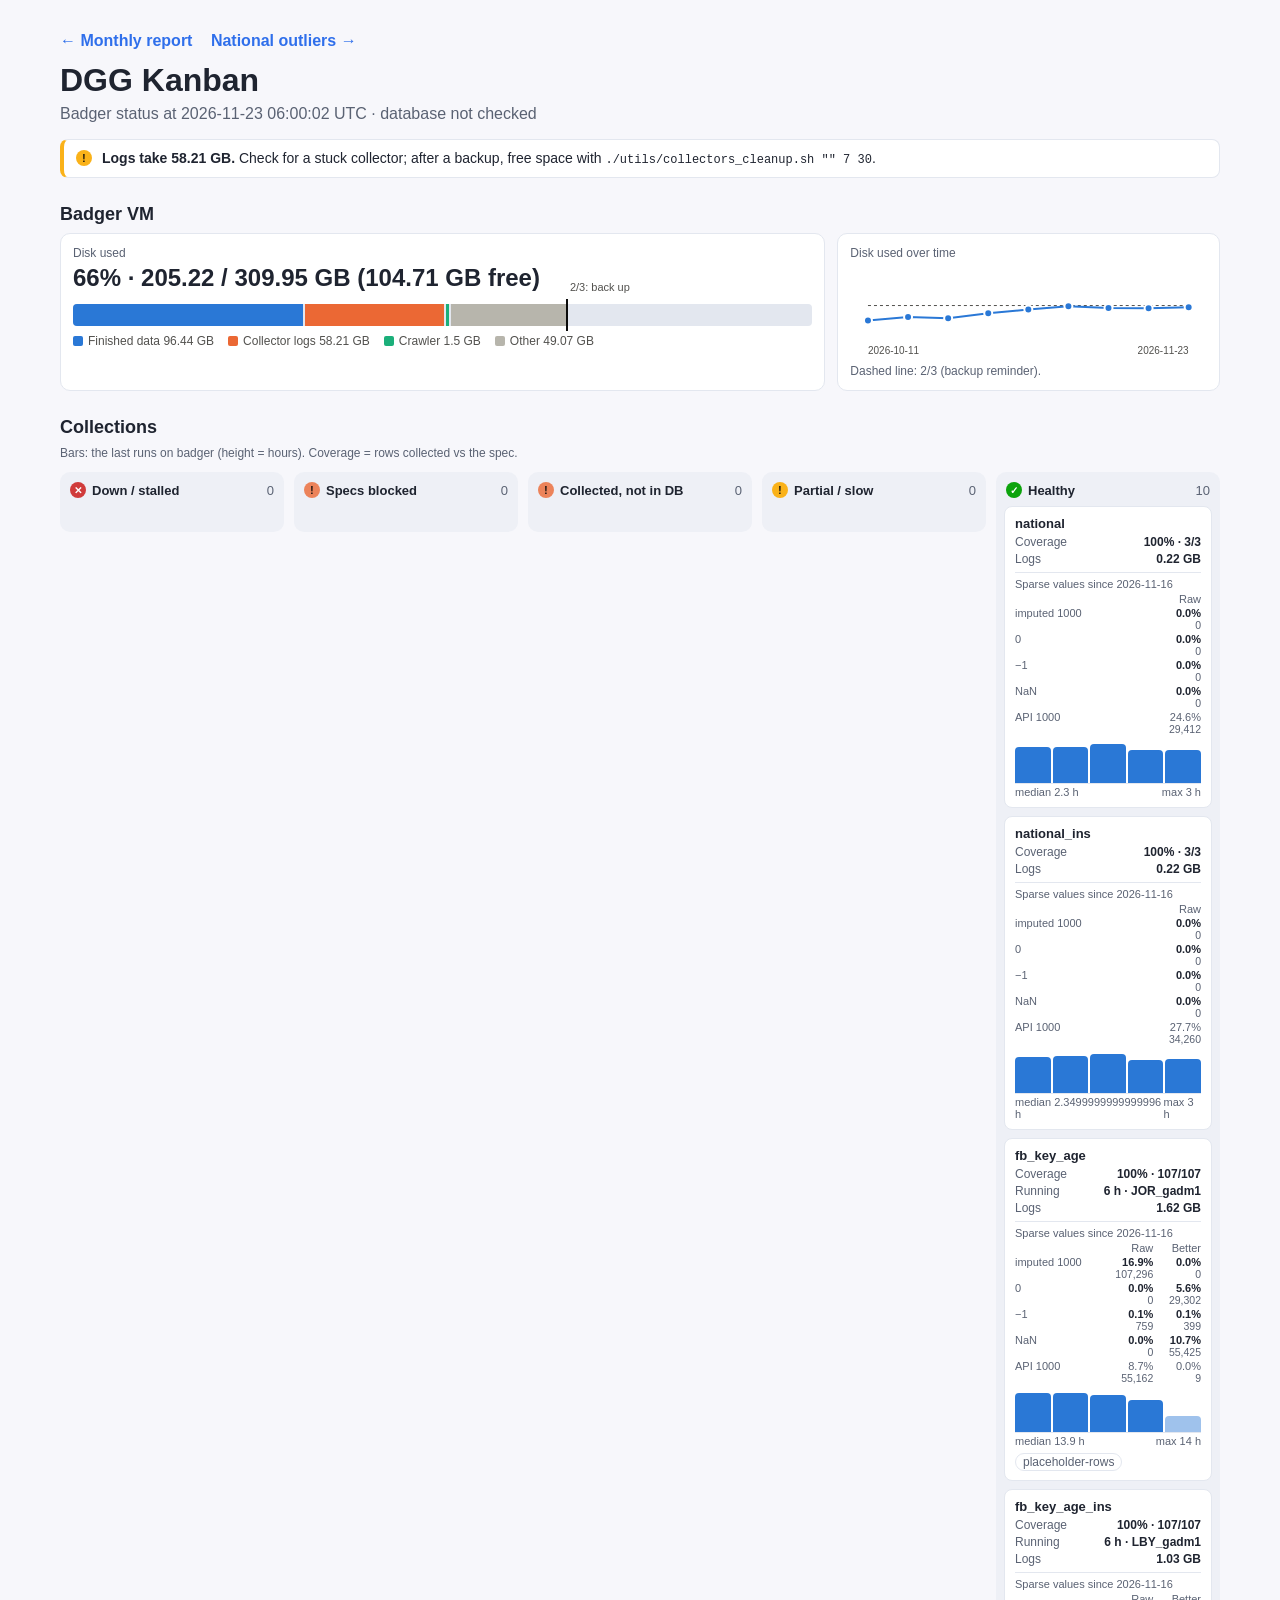
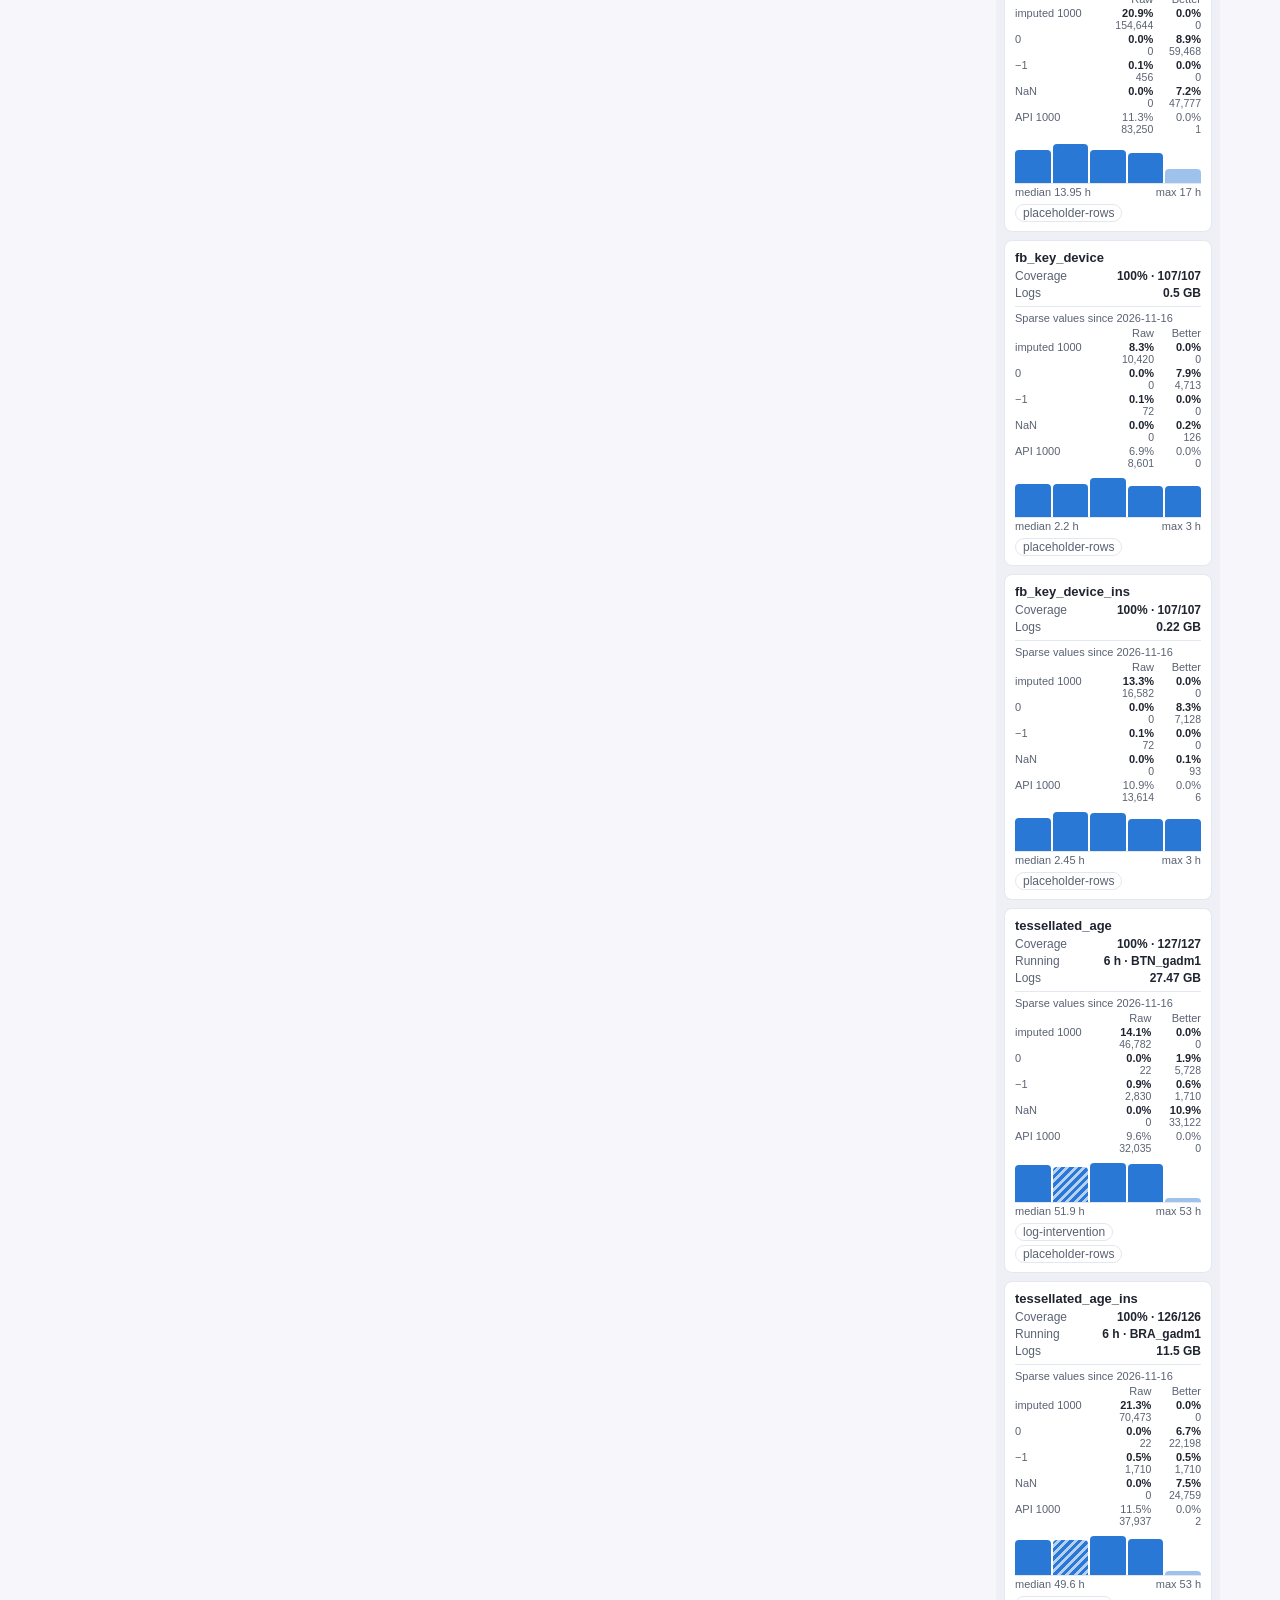
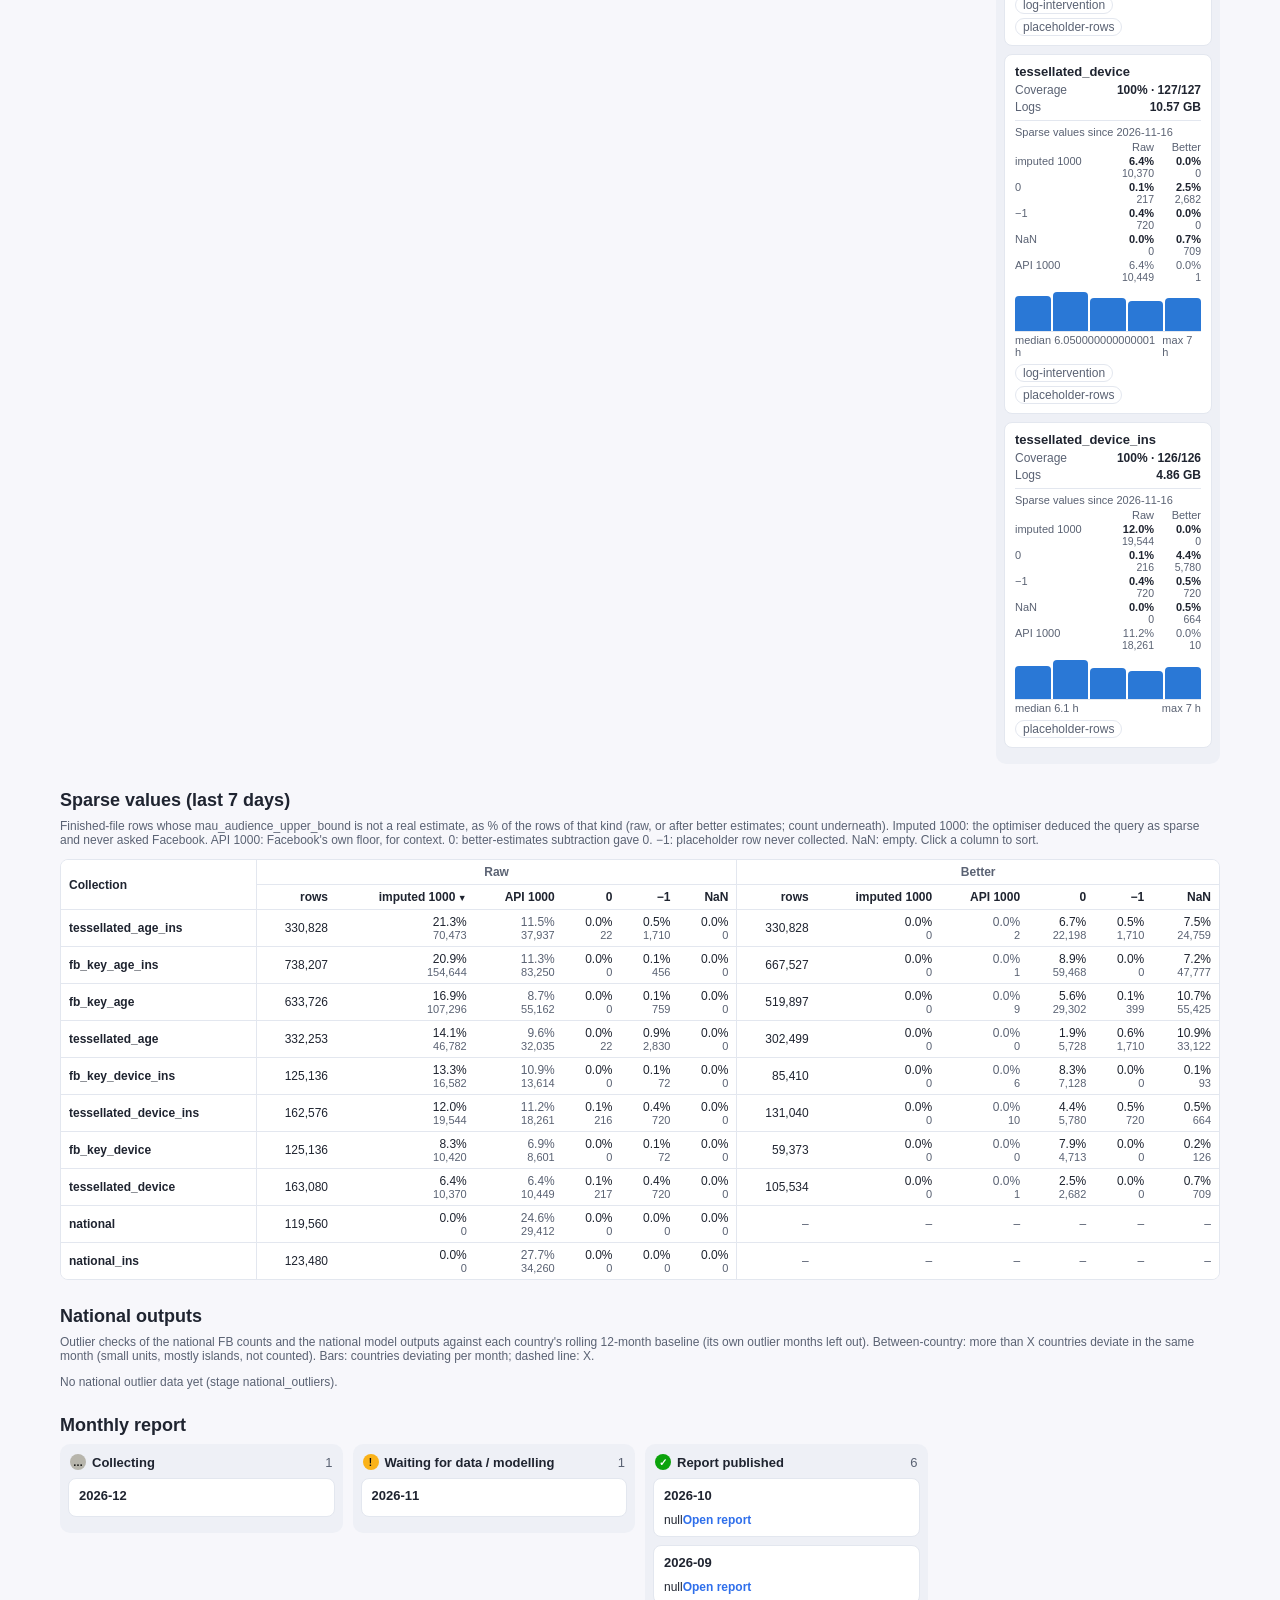
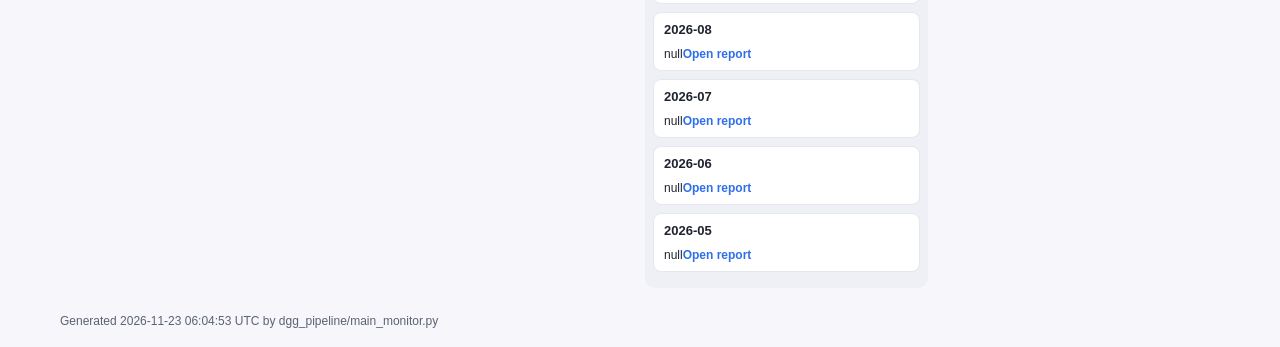
==== commit 1f1466fc: "Show small units and the 20% between rule on the national views" ====
--- a/kanban.html
+++ b/kanban.html
@@ -53,7 +53,8 @@
       <h2>National outputs</h2>
       <p class="muted kb-small" id="kb-national-note">Outlier checks of the national FB counts and the national model
         outputs against each country's rolling 12-month baseline (its own outlier months left out). Between-country:
-        more than X countries deviate in the same month. Bars: countries deviating per month; dashed line: X.</p>
+        more than X countries deviate in the same month (small units, mostly islands, not counted). Bars: countries
+        deviating per month; dashed line: X.</p>
       <div class="kb-board kb-board-national" id="kb-national"></div>
     </section>
 
--- a/assets/kanban.css
+++ b/assets/kanban.css
@@ -207,3 +207,5 @@
 .nat-dev-neg { color: var(--kb-critical); }
 
 .page-actions .btn-link + .btn-link { margin-left: 14px; }
+.nat-small { display: inline-block; margin-left: 6px; padding: 0 5px; border: 1px solid var(--line);
+  border-radius: 999px; font-size: 10px; font-weight: 400; color: var(--muted); }
